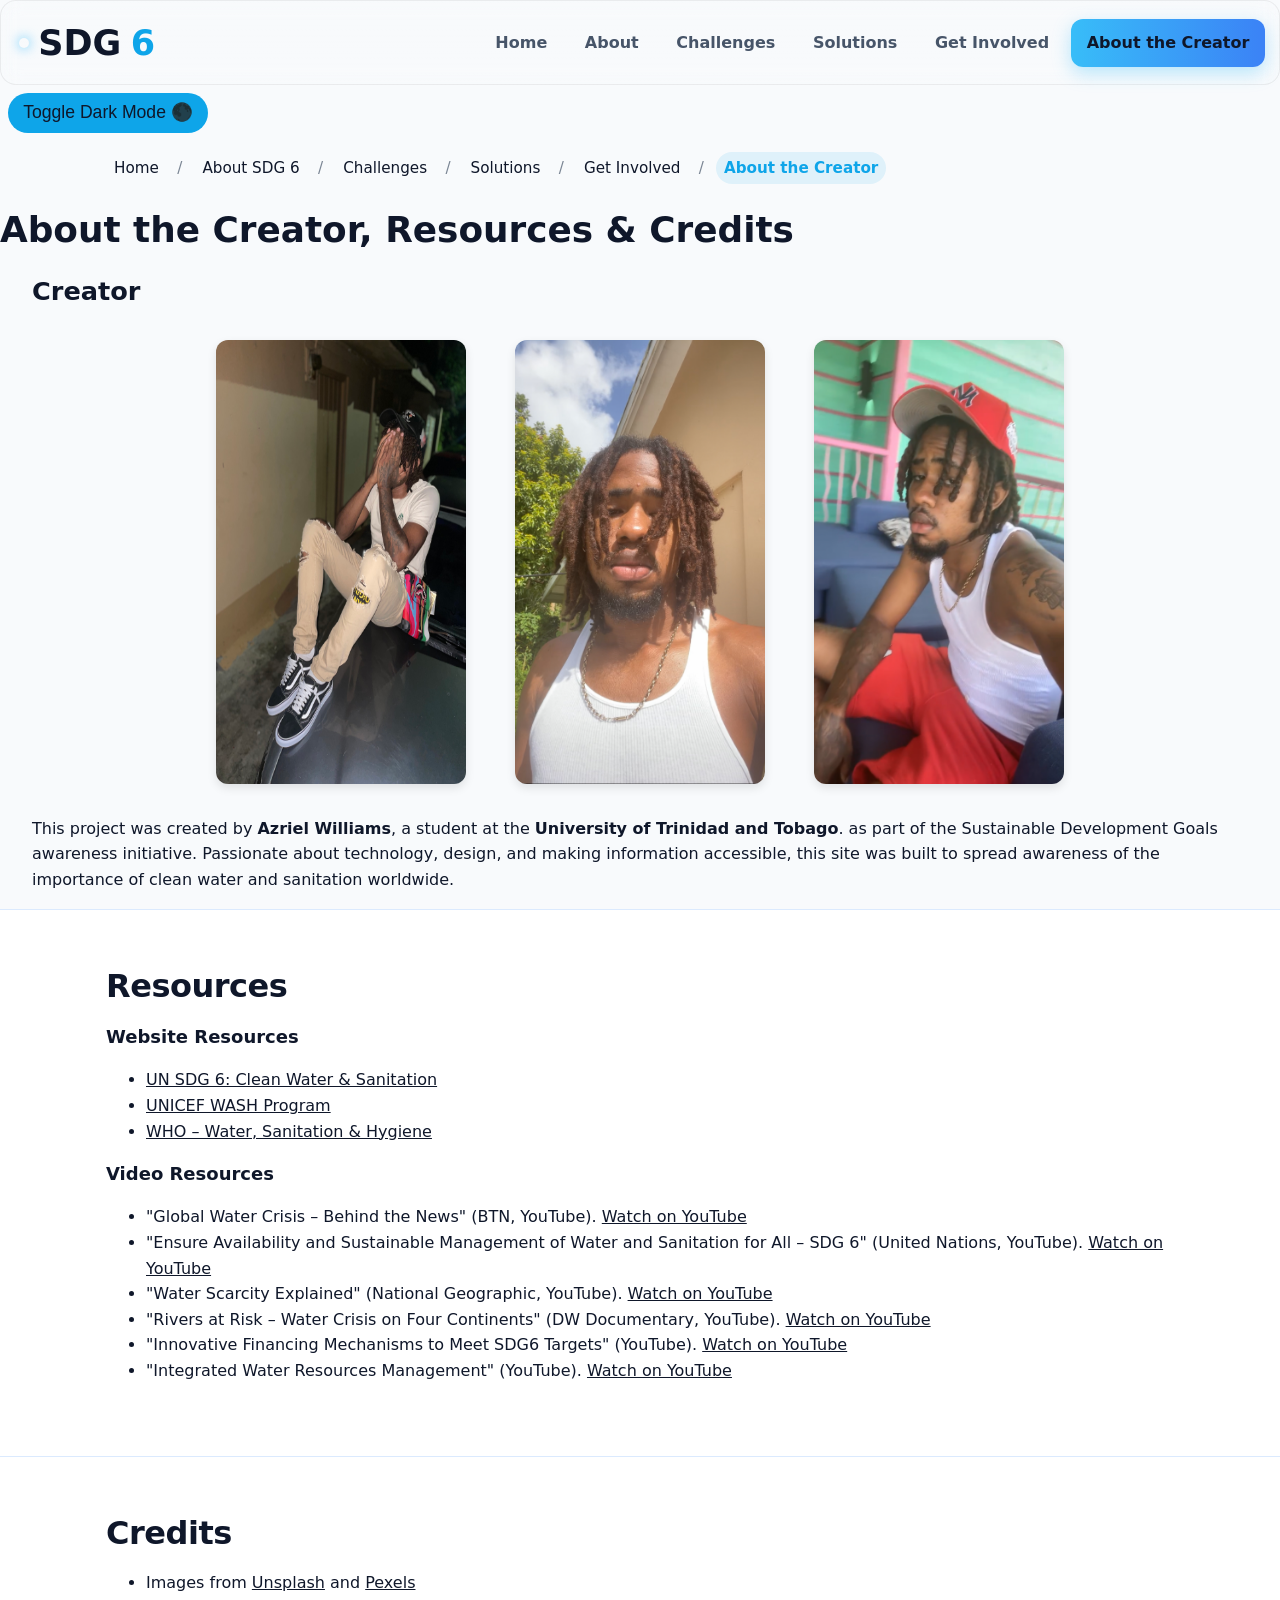
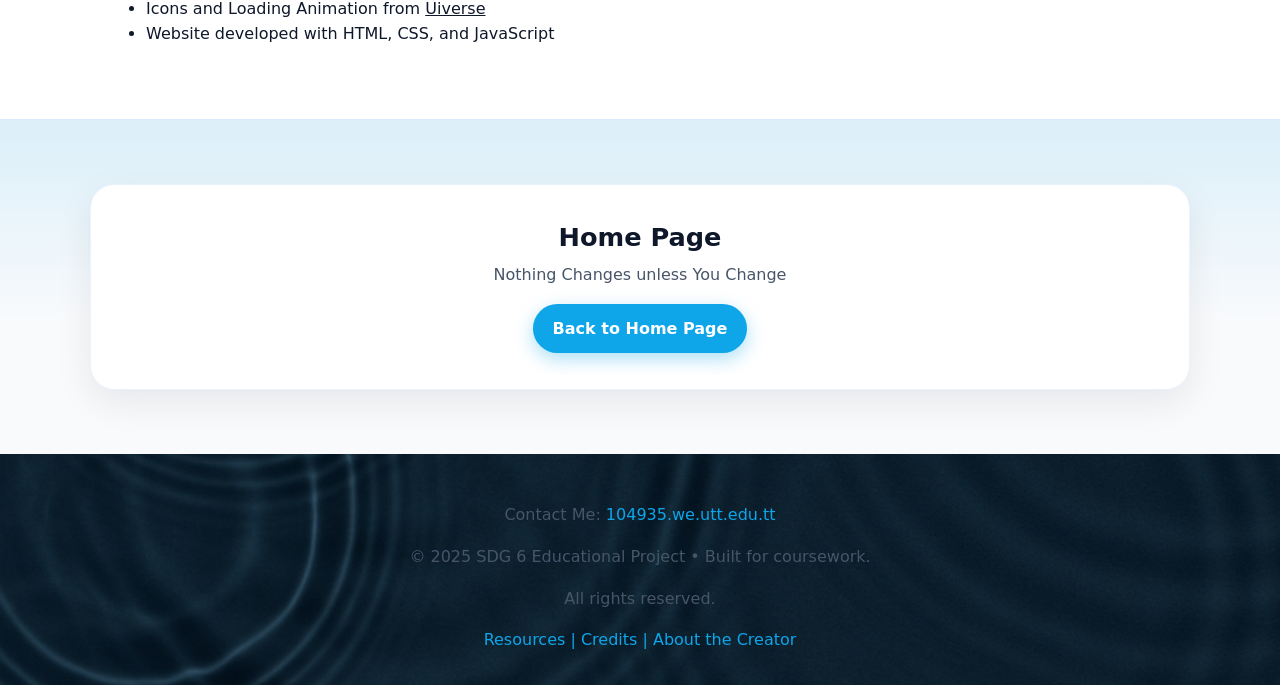
==== creator.html @ 17f91ce7 "Initial SDG6 Website Upload" ====
<!DOCTYPE html>
<html lang="en">
<head>
  <meta charset="utf-8" />
  <meta name="viewport" content="width=device-width,initial-scale=1" />
  <title>SDG 6: Clean Water & Sanitation</title>
  <meta name="description" content="Learn what SDG 6 is, the challenges, solutions, and how you can help." />
  <link rel="stylesheet" href="sg6.css" />
</head>


<body>
  <a class="skip-link" href="#main">Skip to content</a>
  <!-- Intro overlay (CSS-only: shows briefly, then auto-hides) -->
  <div class="loader-overlay">
    <div class="loader-wrapper">
      <article class="loader" aria-label="Loading" role="status">
        <aside class="circle" style="--d:1"></aside>
        <aside class="circle" style="--d:2"></aside>
        <aside class="circle" style="--d:3"></aside>
        <aside class="circle" style="--d:4"></aside>
        <aside class="circle" style="--d:5"></aside>
        <aside class="circle" style="--d:6"></aside>
        <aside class="circle" style="--d:7"></aside>
        <aside class="circle" style="--d:8"></aside>
        <aside class="circle" style="--d:9"></aside>
        <aside class="circle" style="--d:10"></aside>
        <aside class="circle" style="--d:11"></aside>
        <aside class="circle" style="--d:12"></aside>
        <aside class="circle" style="--d:13"></aside>
        <aside class="circle" style="--d:14"></aside>
        <aside class="circle" style="--d:15"></aside>
        <aside class="circle" style="--d:16"></aside>
        <aside class="circle" style="--d:17"></aside>
        <aside class="circle" style="--d:18"></aside>
      </article>
      <p class="loader-text">Loading…</p>
    </div>
  </div>

  <!-- Header / Navigation -->
  <div class="nav-shell" id="navShell">
    <nav class="nav" aria-label="Primary">
    <a class="brand" href="index.html">
        <span class="dot" aria-hidden="true"></span>
        SDG<span class="accent">6</span>
    </a>

    <button class="toggle" id="menuToggle" aria-controls="navLinks" aria-expanded="false">☰ Menu</button>

    <div class="nav-links" id="navLinks" role="tablist">
      <span class="nav-indicator" id="navIndicator" aria-hidden="true"></span>
      <a href="index.html" aria-current="page">Home</a>
      <a href="about.html">About</a>
      <a href="challenges.html">Challenges</a>
      <a href="solutions.html">Solutions</a>
      <a href="get-involved.html">Get Involved</a>
      <a href="creator.html">About the Creator</a>
  </div>
  </nav>
</div>

<!-- Theme Toggle -->
<button
  class="theme-toggle"
  id="themeToggle"
  aria-label="Toggle dark mode"
  aria-pressed="false"
  title="Toggle dark mode">
  <span class="sun" aria-hidden="true">Toggle Dark Mode 🌑</span>
  <span class="moon" aria-hidden="true">Toggle Light Mode ☀️</span>
</button>

  <main id="main">
    <!-- BREADCRUMB FEATURE -->
<nav class="breadcrumbs container" aria-label="Breadcrumb" itemscope itemtype="https://schema.org/BreadcrumbList">
  <ol>
    <li itemprop="itemListElement" itemscope itemtype="https://schema.org/ListItem">
      <a itemprop="item" href="index.html">
        <span itemprop="name">Home</span>
      </a>
      <meta itemprop="position" content="1" />
    </li>

    <li itemprop="itemListElement" itemscope itemtype="https://schema.org/ListItem">
      <a itemprop="item" href="about.html">
        <span itemprop="name">About SDG 6</span>
      </a>
      <meta itemprop="position" content="2" />
    </li>

    <li itemprop="itemListElement" itemscope itemtype="https://schema.org/ListItem">
      <a itemprop="item" href="challenges.html">
        <span itemprop="name">Challenges</span>
      </a>
      <meta itemprop="position" content="3" />
    </li>

    <li itemprop="itemListElement" itemscope itemtype="https://schema.org/ListItem">
      <a itemprop="item" href="solutions.html">
        <span itemprop="name">Solutions</span>
      </a>
      <meta itemprop="position" content="4" />
    </li>

    <li itemprop="itemListElement" itemscope itemtype="https://schema.org/ListItem">
      <a itemprop="item" href="get-involved.html">
        <span itemprop="name">Get Involved</span>
      </a>
      <meta itemprop="position" content="5" />
    </li>

    <li aria-current="page" itemprop="itemListElement" itemscope itemtype="https://schema.org/ListItem">
      <span itemprop="name">About the Creator</span>
      <meta itemprop="position" content="6" />
    </li>
  </ol>
</nav>

 <class="container">
    <h1>About the Creator, Resources & Credits</h1>

    <!-- Creator -->
    <section class="creator-section">
      <h2> Creator </h2>
      <div class="container creator-gallery">
        <img src="pictures/IMG_4453.jpg" alt="Creator portrait 1" class="creator-img" />
        <img src="pictures/IMG_5188 copy.jpg" alt="Creator portrait 2" class="creator-img" />
        <img src="pictures/IMG_6349.jpg" alt="Creator portrait 3" class="creator-img" />
      </div>
    </section>
              <p>
                This project was created by <strong>Azriel Williams</strong>, a student at the
                <strong>University of Trinidad and Tobago</strong>. as part of the Sustainable Development Goals awareness initiative.  
                Passionate about technology, design, and making information accessible, this site was built to spread awareness of the importance of clean water and sanitation worldwide.
              </p>
            </div>
          </div> 
          </section>
        
    <!-- Resources -->
    <section id="resources" class="section">
      <div class="container">
          <h2> Resources </h2>

          <h3>Website Resources</h3>
            <ul>
                <li><a href="https://sdgs.un.org/goals/goal6" target="_blank">UN SDG 6: Clean Water & Sanitation</a></li>
                <li><a href="https://www.unicef.org/wash" target="_blank">UNICEF WASH Program</a></li>
                <li><a href="https://www.who.int/health-topics/water" target="_blank">WHO – Water, Sanitation & Hygiene</a></li>
              </ul>

            <h3>Video Resources</h3>
          <ul>
            <li>
              "Global Water Crisis – Behind the News" (BTN, YouTube).
              <a href="https://www.youtube.com/watch?v=IPU0S4XQGaU" target="_blank">
                Watch on YouTube
              </a>
            </li>

            <li>
              "Ensure Availability and Sustainable Management of Water and Sanitation for All – SDG 6"
              (United Nations, YouTube).
              <a href="https://www.youtube.com/watch?v=xxG3mQeE4wE" target="_blank">
                Watch on YouTube
              </a>
            </li>
            
            <li>
              "Water Scarcity Explained" (National Geographic, YouTube).
              <a href="https://www.youtube.com/watch?v=Z2x0W4x43XY" target="_blank">
                Watch on YouTube
              </a>
            </li>

            <li>
              "Rivers at Risk – Water Crisis on Four Continents" (DW Documentary, YouTube).
              <a href="https://www.youtube.com/watch?v=PUT_ACTUAL_VIDEO_ID_HERE" target="_blank">
                Watch on YouTube
              </a>
            </li>

            <li>
              "Innovative Financing Mechanisms to Meet SDG6 Targets" (YouTube).
              <a href="https://www.youtube.com/watch?v=PUT_ACTUAL_VIDEO_ID_HERE" target="_blank">
                Watch on YouTube
              </a>
            </li>

            <li>
              "Integrated Water Resources Management" (YouTube).
              <a href="https://www.youtube.com/watch?v=PUT_ACTUAL_VIDEO_ID_HERE" target="_blank">
                Watch on YouTube
              </a>
            </li>
          </ul>
        </div>
      </section>
      
    <!-- Credits -->
    <section id="credits" class="section">
        <div class="container">
            <h2> Credits </h2>
            <ul>
                <li>Images from <a href="https://unsplash.com/" target="_blank">Unsplash</a> and <a href="https://pexels.com/" target="_blank">Pexels</a></li>
                <li>Icons and Loading Animation from <a href="https://uiverse.io" target="_blank">Uiverse</a></li>
                <li>Website developed with HTML, CSS, and JavaScript</li>
              </ul>
        </div>
      </section>

      <!-- Call to Action -->
  <section class="cta">
    <div class="container">
      <h2>Home Page</h2>
      <p>Nothing Changes unless You Change</p>
      <a class="btn" href="index.html">Back to Home Page</a>
    </div>
    </div>
  </section>
  </main>

  <!-- Scroll to Top Button -->
<button id="scrollTopBtn" aria-label="Scroll back to top">
  ↑
</button>

   <!-- Footer -->
   <footer class="site-footer">
    <div class="container">
      <p>Contact Me: <a href="mailto:104935.we.utt.edu.tt">104935.we.utt.edu.tt</a></p>
      <p>© 2025 SDG 6 Educational Project • Built for coursework.</p>
      <p>All rights reserved.</p>
      <nav aria-label="Footer">
        <a href="creator.html#resources">Resources |</a>
        <a href="creator.html#credits">Credits |</a>
        <a href="creator.html#creator">About the Creator</a>
      </nav>
    </div>
  </footer>
</body>
</html>

<script src="sg6.js" defer></script>
---- sg6.css ----
/* ========================================================================== */
/* TABLE OF CONTENTS                                                          */
/* ========================================================================== */
/*  1. Root Variables & Base Resets                                           */
/*  2. Typography & Global Elements                                           */
/*  3. Skip Link                                                              */
/*  4. Header & Navigation (Site Header / Nav / Brand)                        */
/*  5. Hero Section                                                           */
/*  6. Buttons                                                                */
/*  7. Cards Grid                                                             */
/*  8. Stats Section                                                          */
/*  9. Footer                                                                 */
/* 10. Brand Styling                                                          */
/* 11. Button Features                                                        */
/* 12. Dark Mode                                                              */
/* 13. Theme Toggle Button                                                    */
/* 14. Navigation Shell & Links                                               */
/* 15. Mobile Styles                                                          */
/* 16. Page Wrapper & Sections                                                */
/* 17. Loader & Skeleton Animations                                           */
/* 18. Banner Slideshow (About Page)                                          */
/* 19. Targets Section v2                                                     */
/* 20. Breadcrumbs                                                            */
/* 21. Video Banner                                                           */
/* 22. Get Involved Section 
/* 23) Creator Section  
/* 24. Scroll to Top Feature                                                 */
/* ========================================================================== */


/* ========================================================================== */
/* 1. Root Variables & Base Resets                                            */
/* ========================================================================== */
:root {
  --bg: #f8fafc;
  --surface: #ffffff;
  --ink: #0f172a;
  --muted: #475569;
  --primary: #0ea5e9;
  --primary-700: #0369a1;
  --ring: #93c5fd;
  --radius: 16px;
  --card: #0ea5e9;
    --font-body: ui-sans-serif, system-ui, "Segoe UI", Roboto, "Helvetica Neue", Arial, sans-serif;
    --lh: 1.6;

  /* New colors for header & footer */
  --header-bg: #f1f5f9;   /* bright blue */
  --footer-bg: #081f57;   /* dark navy */
  --footer-text: #ffffff; /* white text for contrast */

  /* section / container tokens */
  --section-bg: #eff6ff;        /* used by .stats strip */
  --section-border: #dbeafe;

  /* hero gradient tokens */
  --hero-from: #e0f2fe;
  --hero-to:   #f0f9ff;

  /* glassy nav-shell tokens (light) */
  --shell-bg: linear-gradient(180deg, rgba(255,255,255,.08), rgba(255,255,255,.02));
  --shell-border: rgba(0,0,0,.06);

  /* surface for cards/boxed sections */
  --container-surface: #ffffff;   /* light */
}

html{ font-family: var(--font-body); line-height: var(--lh); }
h1{ font-size: clamp(2rem, 2.8vw, 2.75rem); line-height: 1.2; }
h2{ font-size: clamp(1.5rem, 2vw, 2rem); line-height: 1.3; }
h3{ font-size: 1.125rem; line-height: 1.35; }

* { box-sizing: border-box; }

html, body {
  margin: 0;
  color: var(--ink);
  transition: background var(--theme-dur) var(--theme-ease),
}

:where(h1,h2,h3,h4,h5,h6,p,li,dt,dd,small,blockquote) { color: inherit; }

.muted { color: var(--muted); }

/* Base color for the whole nav/header area */
.nav, .site-header { color: var(--ink); }

/* Let anchors inherit the container color so they flip with --ink */
.nav a,
.site-nav a,
.nav-links a { color: inherit; }

/* Keep the active/selected state using the accent */
.nav a[aria-current="page"],
.site-nav a[aria-current="page"] { color: var(--primary); }

/* Your hover style can still be white on the blue gradient */
.nav-links a:hover { color: #fff; }


/* ========================================================================== */
/* 2. Typography & Global Elements                                            */
/* ========================================================================== */
body {
  font: 16px/1.6 system-ui, -apple-system, Segoe UI, Roboto, Ubuntu, "Helvetica Neue", Arial, "Noto Sans", "Apple Color Emoji","Segoe UI Emoji";
  color: var(--ink);
  background: var(--bg);
}

.container { max-width: 1100px; margin-inline: auto; padding: 0 1rem; }


/* ========================================================================== */
/* 3. Skip Link                                                              */
/* ========================================================================== */
.skip-link {
  position: absolute;
  top: -40rem;
  left: 1rem;
  margin-bottom: 4rem;
  background: #0ea5e9;
  color: white;
  padding: 10px 14px;
  z-index: 1000;
  text-decoration: none;
  font-weight: bold;
  border-radius: 6px;
  box-shadow: 0 2px 6px rgba(0,0,0,0.2);
  opacity: 1; /* always visible */
  transition: transform 0.3s ease, opacity 0.3s ease;
}

.skip-link:focus {
  transform: scale(1.05); /* subtle zoom when focused */
  opacity: 0.9;           /* slight fade */
}


/* ========================================================================== */
/* 4. Header & Navigation (Site Header / Nav / Brand)                         */
/* ========================================================================== */
.site-header {
  background: var(--header-bg);
  border-top: 1px solid #000000;
  border-bottom: 1px solid #e2e8f0;
  background: var(--header-bg);
  border-bottom: 1px solid var(--border);
  transition: background var(--theme-dur) var(--theme-ease),
              border-color var(--theme-dur) var(--theme-ease);
}

.site-header .logo { font-weight: 8000; text-decoration: none; color: var(--ink); }
.site-header .logo span { color: var(--primary); }
.site-nav ul { display: flex; gap: 1rem; list-style: none; padding: 0; margin: 0; }
.site-nav a { color: var(--muted); text-decoration: none; }
.site-nav a[aria-current="page"], .site-nav a:hover { color: var(--primary-700); }
.nav-toggle { display: none; }

@media (max-width:800px){
  .nav-toggle { display: inline-block; }
  .site-nav { display: none; }
  .site-nav.open { display: block; }
}


/* ========================================================================== */
/* 5. Hero Section                                                            */
/* ========================================================================== */
.hero {
  position: relative;
  min-height: 70vh;
  display: flex;
  justify-content: center;
  align-items: center;
  text-align: center;
  color: white;
  background-size: cover;
  background-position: center;
  transition: background-image 1s ease-in-out; /* smooth fade */
  padding: 4rem 0;
  background: linear-gradient(180deg, var(--hero-from), var(--hero-to));
  color: inherit;
}

.hero .container { position: relative; z-index: 1; }

.hero h1 { font-size: clamp(2rem,5vw,3rem); margin: .2em 0; }

/* The outer card should be transparent so the inner hero image is visible */
#hero.card { background: transparent; }

/* The inner hero holds the slideshow image */
.hero{
  position: relative;
  min-height: 70vh;
  display: flex;
  justify-content: center;
  align-items: center;
  text-align: center;

  /* keep the slideshow image visible */
  background-size: cover;
  background-position: center top;
  /* remove the solid gradient here */
  background: none;
  color: var(--ink);
  padding: 4rem 0;
}

/* add the gradient as an overlay so text stays readable */
.hero::before{
  content:"";
  position:absolute;
  inset:0;
  background: linear-gradient(180deg, var(--hero-from), var(--hero-to));
  opacity: .90;               /* tweak to taste */
  z-index:0;
}
.hero .container{ position:relative; z-index:1; }


/* ========================================================================== */
/* 6. Buttons                                                                 */
/* ========================================================================== */
.btn {
  display: inline-block;
  background: var(--primary);
  color: #fff;
  padding: .75rem 1rem;
  transition: background 200ms ease, transform 200ms ease;
  border-radius: 999px;
  text-decoration: none;
}

.btn:hover { background: #0369a1; transform: translateY(-2px); }


/* ========================================================================== */
/* 7. Cards Grid                                                              */
/* ========================================================================== */
.cards {
  display: grid;
  gap: 1rem;
  grid-template-columns: repeat(auto-fit, minmax(240px,1fr));
  margin: 2rem auto;
}

.card {
  background: var(--container-surface);
  border: 1px solid var(--border);
  border-radius: var(--radius);
  padding: 1rem;
  box-shadow: 0 2px 8px rgba(2,6,23,.06);
}

.card h2 { margin-top: 0; }

.link { color: var(--primary-700); text-decoration: none; font-weight: 600; }


/* ========================================================================== */
/* 8. Stats Section                                                           */
/* ========================================================================== */
.stats {
  padding: 2.5rem 0;
  background: var(--section-bg);
  border-top: 1px solid var(--section-border);
  border-bottom: 1px solid var(--section-border);
}

/* Only the stats section gets a wider max width */
#stats .container { max-width: min(1800px, 96vw); }
/* Hide legacy toggle buttons only in the stats cards */
#stats .stat-list button.toggle { display: none; }

.stat-list {
  display: flex;
  gap: clamp(12px, 2.5vw, 16px);
  overflow-x: auto;
  overflow-y: hidden;
  padding: 8px 44px; /* room for arrows */
  scroll-snap-type: x mandatory;
  -webkit-overflow-scrolling: touch;
  scrollbar-width: thin;
}

.stat-list strong { font-size: 1.75rem; display: block; }

/* Hide scrollbar if you prefer: */
/* .stat-list { scrollbar-width: none; } .stat-list::-webkit-scrollbar{ display:none; } */

.stat-list li {
  flex: 0 0 clamp(240px, 65vw, 360px);
  scroll-snap-align: start;
  background: var(--surface, #fff);
  border: 1px solid rgba(15,23,42,.08);
  border-radius: var(--radius,16px);
  padding: clamp(14px, 2vw, 18px);
  display: grid;
  gap: .35rem;
}

/* Your number style (from earlier) */
.stat-list strong.stat-value{
  display:block;
  font-weight:800;
  font-size: clamp(2rem, 6vw, 3rem);
  margin-bottom:.25rem;
  opacity:0; transform: translateY(6px);
  transition: opacity .35s ease, transform .35s ease;
}

.stat-list li.counting strong.stat-value{ opacity:1; transform: translateY(0); }

/* Arrow buttons */
.stat-nav{
  position:absolute;
  top:50%; translate: 0 -50%;
  width:36px;
  height:36px;
  border-radius: 999px;
  border:1px solid rgba(15,23,42,.12);
  background: var(--surface, #fff);
  box-shadow: 0 2px 8px rgba(0,0,0,.08);
  display:grid; place-items:center;
  font-size: 20px; line-height: 1;
  cursor:pointer;
}

.stat-nav.prev{ left: 6px; }
.stat-nav.next{ right: 6px; }
.stat-nav:disabled{ opacity:.4; cursor:default; }

@media (prefers-reduced-motion: reduce){
  .stat-list strong.stat-value,
  .stat-list li.counting strong.stat-value{ transition:none; transform:none; opacity:1; }
}

/* Use your palette just for this section */
#stats {
  /* alias the tokens the stats CSS expects */
  --surface: var(--card);          /* card background */
  --ink: var(--text);              /* main text */
  --muted: var(--muted-text);      /* body text */
  --primary: var(--accent);        /* accent */
  --borderC: var(--border);        /* border color */
  --section-bg: var(--section-bg); /* already defined by you */
}

/* Section background, if you want it distinct */
#stats {
  background: var(--section-bg);
  border-top: 1px solid var(--section-border);
  border-bottom: 1px solid var(--section-border);
  padding-block: clamp(24px, 4vw, 40px);
}

/* Cards use your tokens */
#stats .stat-list li{ background: var(--surface); color: var(--ink); border: 1px solid var(--borderC); }
#stats .stat-list li span{ color: var(--muted); }

/* Outline numerals follow currentColor so they adapt in dark mode */
#stats .num--outline,
#stats .stat-list strong.stat-value.num--outline{
  color: transparent;
  -webkit-text-stroke: 3px currentColor;
}

/* === Desktop guard: hide mobile UI, show desktop nav === */
@media (min-width: 821px) {
  /* Hide mobile toggle button and any drawer/backdrop on desktop */
  #menuToggle { display: none !important; }
  #navOverlay { display: none !important; }

  /* Ensure the link row is visible as a normal desktop nav */
  .nav-links { display: flex !important; }

  /* If any mobile 'open' styles leaked, neutralize */
  .nav-shell.open .nav-links,
  .nav-links.is-open { display: flex !important; }
}

/* Default: clamp to 3 lines == DELETE
#stats .stat-list li > span{
  display: -webkit-box;
  -webkit-box-orient: vertical;
  -webkit-line-clamp: 3;
  overflow: hidden;
  text-overflow: ellipsis;
  white-space: normal;
  min-height: calc(1.35em * 3);
}*/

/* Expanded: kill the clamp (higher specificity + !important) == DELETE
#stats .stat-list li > span.expanded{
  display: block !important;
  -webkit-line-clamp: initial !important;
  -webkit-box-orient: initial !important;
  overflow: visible !important;
  max-height: none !important;
}*/

/* Card must be allowed to grow */
#stats .stat-list li{ overflow: visible; }

/* ===== Read-more (no -webkit-line-clamp) ===== */
#stats .stat-list li > span {
  display: block;
  line-height: 1.4;                       /* set a known line-height */
  --collapsed-lines: 3;                    /* how many lines to show closed */
  max-height: none;                        /* default: show all */
  overflow: visible;                       /* no clipping unless toggled */
  position: relative;
  transition: max-height .3s ease;
}

/* Apply collapse + fade only when parent has data-has-more */
#stats .stat-list li[data-has-more="true"] > span {
  max-height: calc(1.4em * var(--collapsed-lines) + 0.35em);
  overflow: hidden;
}

#stats .stat-list li[data-has-more="true"] > span::after {
  content: "";
  position: absolute; left: 0; right: 0; bottom: 0;
  height: 2.2em; /* changes the height of the fade feature */
  pointer-events: none;
  background: linear-gradient(to bottom,
    rgba(0,0,0,0) 0%,
    var(--surface, var(--card, #111827)) 90%);
}

/* expanded state: let it grow */
#stats .stat-list li[data-has-more="true"] > span.is-open { max-height: 9999px; }
#stats .stat-list li[data-has-more="true"] > span.is-open::after { display: none; }

/* Make sure the card can grow vertically and isn’t clipped */
#stats .stat-list li { overflow: visible; height: auto; }

/* Read more button */
#stats .stat-more{
  align-self: start;
  margin-top: 6px;
  background: none;
  border: 0;
  padding: 0;
  color: var(--accent);
  font-weight: 600;
  cursor: pointer;
}
#stats .stat-more:focus-visible{ outline: 2px solid var(--accent); outline-offset: 2px; }

/* Base button style */
#stats .stat-list button.toggle {
  margin-top: 0.5em;
  background: none;
  border: none;
  color: var(--primary, #0ea5e9);
  font-weight: 600;
  cursor: pointer;
  font-size: 0.9rem;
  transition: color 0.3s ease;
}

/* Hover effect */
#stats .stat-list button.toggle:hover {
  color: var(--primary-700, #0369a1);
  text-decoration: underline;
}

/* Dark mode */
.dark #stats .stat-list button.toggle { color: #38bdf8; }
.dark #stats .stat-list button.toggle:hover { color: #7dd3fc; }

/* ========================================================================== */
/* 9. Footer                                                                  */
/* ========================================================================== */
.site-footer {
  padding: 2rem 0;
  text-align: center;
  background: var(--footer-bg);
  color: var(--footer-text);
}

.site-footer a { color: var(--primary); text-decoration: none; }
.site-footer a:hover { text-decoration: underline; }

.prose .lead { font-size: 1.1rem; color: var(--muted); }

/* ========================================================================== */
/* 10. Brand Styling                                                          */
/* ========================================================================== */
.brand {
  display: flex; align-items: center; gap: .6rem;
  padding: .35rem .6rem;
  border-radius: 999px;
  text-decoration: none;
  color: var(--ink);
  font-weight: 800;
  font-size: 35px;
}

.brand .dot {
  width:10px; height:10px; border-radius:50%;
  background: radial-gradient(65% 65% at 35% 35%, #fff 0%, var(--primary) 40%, var(--primary-2) 100%);
  box-shadow:0 0 12px rgba(22,179,255,.75);
}

.brand .accent { color: var(--primary); }

/* ========================================================================== */
/* 12) Dark Mode                                                              */
/* ========================================================================== */

.dark{
  --bg:#0b1020;
  --text:#e5e7eb;
  --muted-text:#cbd5e1;
  --header-bg:#0f172a;
  --card:#111827;
  --border:#1f2937;
  --accent:#38bdf8;
  --section-bg: #0b1a2e;
  --section-border: #1f2937;
  --surface: #111827;

  /* still a blue hero, just darker */
  --hero-from: #0e223a;
  --hero-to:   #0b1a2e;

  /* glassy shell in dark */
  --shell-bg: linear-gradient(180deg, rgba(255,255,255,.06), rgba(255,255,255,.03));
  --shell-border: rgba(255,255,255,.12);

  --ink: #e5e7eb;   /* light text in dark */
  --muted: #cbd5e1; /* softer text in dark */

  --footer-bg: #020617;   /* near-black navy */
  --footer-text: #cbd5e1; /* soft gray-blue text */

  --container-surface: #111827;
}


/* ========================================================================== */
/* 13) Theme Toggle Button                                                    */
/* ========================================================================== */

.theme-toggle{
  display:inline-grid; place-items:center;
  width:200px; height:40px;
  margin-top: .5rem; margin-left:.5rem;
  border-radius:999px; border:1px solid var(--border);
  background:var(--card); color:var(--text);
  cursor:pointer;
  transition: background var(--theme-dur) var(--theme-ease),
              border-color var(--theme-dur) var(--theme-ease),
              color var(--theme-dur) var(--theme-ease),
              transform 120ms ease;
  position: relative;
}
.theme-toggle:hover{ transform:translateY(-1px); }
.theme-toggle:active{ transform:translateY(0); }

.theme-toggle .sun,
.theme-toggle .moon{
  position:absolute; line-height:1; font-size:1.1rem;
  transition: opacity var(--theme-dur) var(--theme-ease),
              transform var(--theme-dur) var(--theme-ease);
}

/* show sun in light, moon in dark */
.theme-toggle .sun{ opacity:1; transform:rotate(0) scale(1); }
.theme-toggle .moon{ opacity:0; transform:rotate(-20deg) scale(.7); }
.dark .theme-toggle .sun{ opacity:0; transform:rotate(20deg) scale(.7); }
.dark .theme-toggle .moon{ opacity:1; transform:rotate(0) scale(1); }

html.dark a:hover { text-decoration: underline; }

html:not(.dark) a:hover { text-decoration: underline; }

/* ========================================================================== */
/* 14) Navigation Shell & Links                                               */
/* ========================================================================== */

.nav-shell {
  background: var(--shell-bg);
  border: 1px solid var(--shell-border);
  backdrop-filter: blur(10px);
  border-radius: var(--radius);
  box-shadow: var(--shadow);
}

.nav {
  display: flex;
  align-items: center;
  justify-content: space-between;
  gap: .5rem;
  padding: .5rem;
  transition: .5s;
}

.nav a { color: var(--text); }
.nav a[aria-current="page"]{ color: var(--accent); }

a { color: var(--accent); }

/* Links */
.nav-links {
  position: relative;
  display: flex;
  gap: .35rem;
  padding: .35rem;
  border-radius: calc(var(--radius) - 4px);
}

/* Changes the navigation menu features */
.nav-links a {
  position: relative;
  z-index: 2;
  display: inline-block;
  align-items: center;
  padding: .7rem 1rem;
  border-radius: 12px;
  text-decoration: none;
  color: var(--muted);
  font-weight: 600;
  transition: 0.2s;
  overflow: hidden;
  z-index: 1;
  transition: color 0.25s ease;
}

/* Changes the navigation hover color */
.nav-links a:hover {
  color: #ffffff;
  background: linear-gradient(90deg, #38BDF8, #3B82F6);
}

.nav-links a[aria-current="page"] { color: var(--ink); }

/* Sliding Indicator */
.nav-indicator {
  position: absolute;
  top: 0;           /* animated via JS */
  left: 0;          /* animated via JS */
  width: 0;         /* animated via JS */
  height: 0;        /* animated via JS */
  border-radius: 12px;
  background: linear-gradient(90deg, #38BDF8, #3B82F6);
  box-shadow: 0 6px 18px rgba(56, 189, 248, 0.35);
  opacity: 0;       /* toggled via JS */
  pointer-events: none;
  z-index: 1;
  transition:
    left 220ms ease,
    top 220ms ease,
    width 220ms ease,
    height 220ms ease,
    opacity 280ms ease;
}


/* ========================================================================== */
/* 15) Mobile Styles                                                          */
/* ========================================================================== */

@media (max-width: 820px) {
  .toggle { display: inline-block; }
  .nav-links { display: none; flex-wrap: nowrap; overflow-x: auto; }
  .nav-shell.open .nav-links { display: flex; }
}


/* ========================================================================== */
/* 16) Page Wrapper & Sections                                                */
/* ========================================================================== */

.page {
  margin-top: 1.25rem;
  background: var(--container-surface);
  border: 1px solid var(--border);
  border-radius: var(--radius);
  padding: 2rem;
  box-shadow: var(--shadow);
}

/* Other boxed sections */
.section, .panel, .tile{
  background: var(--container-surface);
  border: 1px solid var(--border);
}

/* ============ Solutions Page (visual only) ============ */
.solutions-page .hero--tight {
  padding-block: clamp(2rem, 4vw, 3rem);
  background:
    radial-gradient(80% 60% at 50% 0%, color-mix(in oklab, var(--primary) 12%, transparent), transparent),
    var(--header-bg, var(--surface));
  border-bottom: 1px solid var(--section-border);
}
.solutions-page .hero__text h1 {
  margin-bottom: .5rem;
}

/* Stacking utility (used on container) */
.stack { display: grid; }
.stack.gap-8 { gap: 2rem; }

/* Block wrapper */
.solution-block {
  padding: clamp(1rem, 2vw, 1.25rem);
  border: 1px solid var(--section-border);
  border-radius: var(--radius, 16px);
  background: var(--surface);
  box-shadow: 0 2px 10px color-mix(in oklab, var(--ink) 8%, transparent);
}
.solution-block.alt {
  background: color-mix(in oklab, var(--section-bg) 65%, var(--surface));
}

/* Block header with badge */
.solution-block__head {
  display: flex;
  align-items: center;
  gap: .75rem;
  margin-bottom: .75rem;
}
.step-badge {
  inline-size: 2rem;
  block-size: 2rem;
  display: grid;
  place-items: center;
  font-weight: 700;
  border-radius: 999px;
  border: 2px solid color-mix(in oklab, var(--primary) 60%, var(--ink));
  background: color-mix(in oklab, var(--primary) 12%, transparent);
  color: var(--ink);
}

/* Body copy spacing */
.solution-block__body > p {
  margin: 0 0 1rem 0;
  color: var(--muted);
}

/* Card grid (like Get Involved) */
.card-grid {
  list-style: none;
  margin: 0;
  padding: 0;
  display: grid;
  gap: 1rem;
}
.card-grid--3 {
  grid-template-columns: repeat(3, minmax(0,1fr));
}
@media (max-width: 900px) {
  .card-grid--3 { grid-template-columns: 1fr 1fr; }
}
@media (max-width: 640px) {
  .card-grid--3 { grid-template-columns: 1fr; }
}

/* Individual cards */
.solution-card {
  background: var(--surface);
  border: 1px solid var(--section-border);
  border-radius: calc(var(--radius, 16px) - 4px);
  padding: 1rem;
  display: grid;
  gap: .5rem;
  transition: transform .18s ease, box-shadow .18s ease, border-color .18s ease;
}
.alt .solution-card {
  background: color-mix(in oklab, var(--surface) 90%, var(--section-bg));
}
.solution-card:hover {
  transform: translateY(-2px);
  border-color: color-mix(in oklab, var(--primary) 40%, var(--section-border));
  box-shadow: 0 6px 18px color-mix(in oklab, var(--ink) 10%, transparent);
}

/* Icon + title */
.solution-card__icon {
  inline-size: 2.5rem;
  block-size: 2.5rem;
  display: grid;
  place-items: center;
  border-radius: 999px;
  background: color-mix(in oklab, var(--primary) 14%, transparent);
  border: 1px solid color-mix(in oklab, var(--primary) 45%, var(--section-border));
  font-size: 1.1rem;
}
.solution-card__title {
  margin: 0;
  font-size: 1rem;
  line-height: 1.35;
  color: var(--ink);
}

/* Creator page image styling */
/* Side-by-side image layout */
.creator-gallery {
  display: flex;
  justify-content: center; /* centers the row */
  gap: 1rem;               /* space between images */
  flex-wrap: wrap;         /* wraps to new row on smaller screens */
  margin: 2rem auto;
}

.creator-img {
  max-width: 250px;  /* controls each image size */
  width: 100%;
  margin: 0 1.02rem;
  height: auto;      /* keep proportions */
  border-radius: 12px; /* optional rounded edges */
  box-shadow: 0 4px 10px rgba(0, 0, 0, 0.1); /* optional shadow */
}

/* ========================================================================== */
/* 17) Loader & Skeleton Animations                                           */
/* ========================================================================== */

/* =====================================================
   CSS-ONLY LOADER + SKELETON (slide from off-screen + fade)
   ===================================================== */

/*Loader text*/

.loader-text {
  color: #0f172a !important;
  animation: loader-pulse 1.2s ease-in-out infinite;
}

/* Dark mode */
.dark .loader-text {
  color: #f1f5f9 !important;
  animation: loader-pulse 1.2s ease-in-out infinite;
}

@keyframes loader-pulse {
0%, 100% { opacity: 0.4; transform: translateY(0); }
50%      { opacity: 1;   transform: translateY(-1px); }
}

.loader-text::after {
  content: "";
  display: inline-block;
  width: 1.6ch;           /* space for up to 3 dots */
  text-align: left;
  animation: loader-dots 1.2s steps(4, jump-none) infinite;
}

@keyframes loader-dots {
  0%   { content: "";   }
  25%  { content: ".";  }
  50%  { content: ".."; }
  75%  { content: "...";}
  100% { content: "";   }
}

/* Intro overlay loader */
/* Fullscreen overlay */
/* ===== Overlay that auto-hides ===== */

.loader-overlay{
  position: fixed;
  inset: 0;
  z-index: 9999;
  display: grid;
  place-items: center;
  background: var(--loader-bg);
  animation: overlayHide 400ms ease forwards;
  animation-delay: 2200ms;
}

/* Center stack: spinner + text */
.loader-wrapper{
  display: flex;
  flex-direction: column;
  align-items: center;
  gap: 1.25rem;
}

/* Text below spinner (make sure it's visible) */
.loader-text{
  color: var(--ink);
  font: 600 1.05rem/1.2 system-ui, -apple-system, Segoe UI, Roboto, Arial, sans-serif;
  letter-spacing: .04em;
  opacity: .95;
  animation: textPulse 1.6s ease-in-out infinite;
}

/* ===== Your chosen dotted loader ===== */
.loader{
  font-size: 18px;
  --circle-size: 6em;
  position: relative;
  width: var(--circle-size);
  height: var(--circle-size);
  color: var(--loader-accent);
}

/* Each ring */
.loader .circle{
  position: absolute;
  top: 50%;
  left: 50%;
  width: var(--circle-size);
  height: var(--circle-size);
  border-radius: 50%;
  border: 3px dotted dodgerblue;
  border: 3px dotted currentColor;
  transform: translate(-50%, -50%);
  transform-origin: 50% 100%;
  animation: effect 8s linear infinite both;
  animation-delay: calc(var(--d) * -0.5s);
}

/* Spinner rotation */
@keyframes effect{
  from{ transform: translate(-50%, -50%) rotate(0deg); }
  to  { transform: translate(-50%, -50%) rotate(360deg); }
}

/* Overlay fade-out */
@keyframes overlayHide{ to { opacity: 0; visibility: hidden; } }

/* Loading text gentle pulse */
@keyframes textPulse{
  0%,100%{ opacity:.65; transform: translateY(0); }
  50%    { opacity:1;    transform: translateY(-2px); }
}

/* ===== Page reveal to avoid a harsh pop ===== */
body:not(.no-fade) header,
body:not(.no-fade) main,
body:not(.no-fade) footer{
  opacity: 0;
  transform: translateY(8px);
  animation: pageIn 420ms ease forwards;
  animation-delay: 2400ms;
}

@keyframes pageIn{ to { opacity:1; transform:none; } }

/* Respect reduced motion */
@media (prefers-reduced-motion: reduce){
  .loader-overlay{ animation: none; }
  .loader-text{ animation: none; }
  body:not(.no-fade) header,
  body:not(.no-fade) main,
  body:not(.no-fade) footer{ animation: none; opacity: 1; transform: none; }
}

/* Fullscreen wrapper centers everything */
.loader-wrapper { position: fixed; inset: 0; display: flex; flex-direction: column; justify-content: center; align-items: center; z-index: 9999; }

/* Loader base */
.loader { font-size: 18px; --circle-size: 6em; position: relative; }

/* Circles */
.loader .circle {
  position: absolute;
  top: 50%;
  left: 50%;
  width: var(--circle-size);
  height: var(--circle-size);
  border-radius: 50%;
  transform-origin: 50% 100%;
  animation: effect 6s linear infinite both;
  animation-delay: calc(var(--d) * -0.5s);
  border: 3px dotted dodgerblue;
  transition: border-width 0.3s ease;
  transform: translate(-50%, -50%);
}

/* Rotate animation */
@keyframes effect { 0% { transform: translate(-50%, -50%) rotate(0deg); } 100% { transform: translate(-50%, -50%) rotate(360deg); } }

/* Text below loader */
.loader-text { margin-top:7rem; font-size: 1.1rem; color: white; font-family: system-ui, sans-serif; letter-spacing: 0.05em; }

/* Overlay fade out */
@keyframes hideLoader { to { opacity: 0; visibility: hidden; } }

/* Page fade-in */
main { opacity: 0; transform: translateY(8px); animation: pageFade 0.6s ease forwards; animation-delay: 2.2s; }
@keyframes pageFade { to { opacity: 1; transform: none; } }

/* Skeleton + real stacking container */
.skeleton-slide { position: relative; overflow: hidden; display: grid; }
.skeleton-slide > .sk-wrap, .skeleton-slide > .real-wrap { grid-area: 1 / 1; }

/* Skeletons */
.sk-wrap { display: grid; gap: 10px; padding: 20px; }
.sk { height: 14px; border-radius: 10px; background: linear-gradient(90deg,#e5e7eb 25%,#f3f4f6 37%,#e5e7eb 63%); background-size: 400% 100%; animation: shimmer 1.2s ease-in-out infinite; }
.sk.tall { height: 36px; border-radius: 14px; }
.w-95 { width: 95%; } .w-90 { width: 90%; } .w-80 { width: 80%; } .w-70 { width: 70%; } .w-60 { width: 60%; }
@keyframes shimmer { 0%{background-position:100% 0;} 100%{background-position:0 0;} }

/* Skeleton hides after delay */
.sk-wrap { animation: sk-wrap-out .25s ease forwards; animation-delay: 1s; }
@keyframes sk-wrap-out { to { opacity:0; visibility:hidden; max-height:0; margin:0; padding:0; } }

/* Real content slides/fades in from bottom */
.real-wrap { opacity: 0; transform: translateY(120%); animation: real-enter .7s ease-out forwards; animation-delay: 1.2s; will-change: transform, opacity; }
@keyframes real-enter { to { opacity:1; transform:translateY(0); } }


/* Reduced motion support */
@media (prefers-reduced-motion: reduce) {
  .intro-spinner, .sk, .sk-wrap, .real-wrap { 
  animation: none !important; }
  .intro-loader { display:none; }
  .real-wrap { opacity:1; transform:none; }
  }

/* Animate numbers inside stat-list */
.stat-list strong.stat-value { display: block; font-weight: 800; font-size: clamp(2rem, 6vw, 3rem); margin-bottom: .25rem; opacity: 0; transform: translateY(6px); transition: opacity .35s ease, transform .35s ease; }
.stat-list li.counting strong.stat-value { opacity: 1; transform: translateY(0); }

@media (prefers-reduced-motion: reduce) {
  .stat-list strong.stat-value,
  .stat-list li.counting strong.stat-value {
    transition: none; transform: none; opacity: 1;
  }
}

/* Background image for footer card */
footer.site-footer { background-image: url("pictures/ripple.png"); background-repeat: no-repeat; background-position: center; background-size: cover; }


/* ========================================================================== */
/* 18) Layout of every page besides index / HERO BANNER SLIDESHOW             */
/* ========================================================================== */

/* ==============================
   ONE, ALWAYS-FILLED HERO BANNER
   (stacked slides, no page gap)
   ============================== */

:root { --banner-h: clamp(260px, 48vh, 540px); }

/* The banner itself is a fixed-height box */
.banner{
  position:relative;
  width:100%;
  height:var(--banner-h);
  margin:0; padding:0;
  background:var(--header-bg, #0f172a);
  overflow:clip;
}

/* --- Banner: art-direction & top-anchored crop --- */
/* Make sure <picture> stacks like <img> in the banner */
.banner-slide > picture,
.banner-slide > img { position: absolute; inset: 0; width: 100%; height: 100%; }

/* Default: show the TOP of images on large screens (less face/sky cropping) */
.banner-slide > picture img,
.banner-slide > img { object-fit: cover; object-position: 50% 12%; filter: brightness(.7); }

/* Track fills banner height */
.banner-track{ position:relative; height:100%; }

/* 🔑 Stack ALL slides on top of each other */
.banner-slide{ position:absolute; inset:0; opacity:0; pointer-events:none; transition:opacity .5s ease-in-out; will-change:opacity; }

/* Only active slide is visible/clickable */
.banner-slide.is-active{ opacity:1; pointer-events:auto; }

/* Image covers the banner area */
.banner-slide > img{ position:absolute; inset:0; width:100%; height:100%; object-fit:cover; filter:brightness(.7); }

/* Caption centered inside the fixed banner */
.banner-caption{ position:relative; z-index:1; height:100%; display:grid; align-content:center; gap:.5rem; color: #D3D3D3; padding:1.25rem; text-wrap:balance; transition: color .3s ease; }

/* In dark mode, override to white text */
.dark .banner-caption{ color: var(--text); }

.banner-caption h1{ margin:0; font-size:clamp(1.25rem, 3vw + .5rem, 2rem); }
.banner-caption p{ margin:0 0 .5rem 0; color:#e5e7eb; max-width:65ch; }
.banner-caption .btn{ display:inline-block; padding:.55rem .9rem; border-radius:var(--radius,12px); background:var(--primary,#0ea5e9); color:#fff; text-decoration:none; border:1px solid color-mix(in srgb, var(--primary,#0ea5e9) 70%, #000); }

/* Controls & dots stay anchored inside the banner */
.banner-ctrl{ position:absolute; top:50%; transform:translateY(-50%); border:1px solid var(--border,#1f2937); background:color-mix(in srgb, var(--card,#111827) 70%, transparent); color:#fff; width:40px; height:40px; border-radius:999px; display:grid; place-items:center; cursor:pointer; }
.banner-ctrl.prev{ left:10px; }
.banner-ctrl.next{ right:10px; }

/* Screen-reader-only helper */
.visually-hidden,
.sr-only { position: absolute !important; width: 1px; height: 1px; padding: 0; margin: -1px; overflow: hidden; clip: rect(0 0 0 0); white-space: nowrap; border: 0; }

/* Dots container */
.banner-dots { display: flex; justify-content: space-between; align-items: center; gap: 0.75rem; width: min(920px, 92vw); margin-inline: auto; padding: 0.25rem 0.5rem; }

/* Buttons */
.banner-dots [role="tab"] { display: grid; place-items: center; width: clamp(34px, 6vw, 46px); height: clamp(34px, 6vw, 46px); border-radius: 999px; border: 2px solid rgba(255,255,255,0.8); background: rgba(255,255,255,0.15); color: #fff; font: 600 0.95rem/1 system-ui, sans-serif; backdrop-filter: blur(2px); cursor: pointer; transition: transform .15s ease, background .2s ease, color .2s ease, border-color .2s ease; }

/* Make the banner a positioning context */
.banner { position: relative; }

/* Dots overlay */
.banner-dots { position: absolute; left: 50%; bottom: 12px; transform: translateX(-50%); display: flex; gap: 12px; z-index: 5; pointer-events: auto; }

/* Buttons (overlay) */
.banner-dots [role="tab"] { display: grid; place-items: center; width: 40px; height: 40px; border-radius: 999px; border: 2px solid rgba(255,255,255,.9); background: rgba(0,0,0,.25); color: #fff; font: 600 16px/1 system-ui, sans-serif; backdrop-filter: blur(2px); transition: transform .2s ease, background .25s ease, border-color .25s ease; }

.banner-dots [role="tab"][aria-selected="true"]{ background:#38bdf8; border-color:#38bdf8; color:#0b1020; }

/* Hover/focus styles */
.banner-dots [role="tab"]:hover { transform: translateY(-2px); }
.banner-dots [role="tab"]:focus-visible { outline: 3px solid #38bdf8; outline-offset: 2px; }

/* Selected (active) */
.banner-dots [role="tab"][aria-selected="true"] { background: #38bdf8; border-color: #38bdf8; color: #0b1020; }

/* Dark tweak for controls (optional) */
.dark .banner-ctrl{ background:color-mix(in srgb, var(--surface,#0b1020) 55%, transparent); }

/* Safety: neutralize any inherited section spacing */
.banner.section{ padding-top:0; padding-bottom:0; }

/* Reduced motion users */
@media (prefers-reduced-motion: reduce){ .banner-slide{ transition:none; } }

/* Respect reduced motion */
@media (prefers-reduced-motion: reduce) { .banner-slide { transition: none; } }

/* Smarter banner height */
:root { --banner-h: clamp(280px, 48vh, 560px); }
@media (min-width: 900px){ :root { --banner-h: clamp(360px, 56vh, 680px); } }
@media (min-width: 1280px){ :root { --banner-h: clamp(420px, min(64vh, 42vw), 760px); } }


/* ========================================================================== */
/* 19) Targets v2 (namespaced)                                                */
/* ========================================================================== */

#targets2 { padding: 2.5rem 1rem; }
#targets2 h2 { margin: 0 0 .25rem; font-size: clamp(1.3rem,2vw,1.8rem); }
#targets2 .sub { margin: 0 0 1.25rem; color: var(--muted, #64748b); }

#targets2 .grid{ display:grid; gap:1rem; grid-template-columns:repeat(auto-fit,minmax(260px,1fr)); }

/* Card frame doesn't change size → no layout jump */
#targets2 .card{
  --radius: var(--radius,16px);
  --surface: var(--surface, #fff);
  --ink: var(--ink, #0f172a);
  --border: var(--border, #e5e7eb);
  --card: var(--card, #111827);
  --accent: var(--accent, #0ea5e9);
  position:relative;
  perspective: 1000px;
  height: clamp(190px, 32vw, 220px);
  border-radius: var(--radius,16px);
  overflow: hidden;
}

/* hide the checkbox, keep it focusable for a11y */
#targets2 .flip{ position:absolute; inset:0; opacity:0; pointer-events:none; }

/* The rotator lives inside the label so click/tap flips */
#targets2 .inner{ display:block; width:100%; height:100%; position:relative; transform-style:preserve-3d; border-radius: var(--radius); transition: transform .7s cubic-bezier(.2,.8,.2,1); }

/* disable hover-triggered flips; rely on click only */
@media (hover:hover) and (pointer:fine){ #targets2 .card:hover .inner{ transform: none; } }

#targets2 .flip:checked + .inner{ transform: rotateY(180deg); }

/* Faces occupy the same box → no reflow */
#targets2 .face{ position:absolute; inset:0; display:grid; align-content:start; gap:.45rem; padding:1rem 1.1rem; border-radius: var(--radius); backface-visibility:hidden; background: var(--surface); color: var(--ink); border:1px solid var(--border); box-shadow: 0 6px 18px rgba(0,0,0,.06); }
#targets2 .front{ background:
  radial-gradient(120% 120% at 100% 0%, color-mix(in oklab, var(--accent) 18%, transparent), transparent), var(--surface); }
#targets2 .back{ transform: rotateY(180deg); background: linear-gradient(180deg, color-mix(in oklab, var(--accent) 14%, var(--surface)), var(--surface)); }

#targets2 .badge{ width:42px;height:42px;border-radius:999px;display:grid;place-items:center; font-weight:700;color:#fff;background: var(--accent); box-shadow: inset 0 -6px 10px rgba(0,0,0,.12); }
#targets2 h3{ margin:.2rem 0 0; font-size:1.05rem; line-height:1.25; }
#targets2 p{ margin:0; }
#targets2 .front p{ color: var(--muted, #64748b); }

/* Dark mode */
.dark #targets2 .face{ background: var(--card); color: var(--text, #e5e7eb); border-color: var(--border, #1f2937); }
.dark #targets2 .front{ background:
  radial-gradient(120% 120% at 100% 0%, color-mix(in oklab, var(--accent) 22%, transparent), transparent), var(--card); }
.dark #targets2 .back{ background: linear-gradient(180deg, color-mix(in oklab, var(--accent) 18%, var(--card)), var(--card)); }

/* Reduced motion support */
@media (prefers-reduced-motion: reduce){ #targets2 .inner{ transition:none } }

/* remove the white background/border from Targets carousel wrapper */
#targets2 .targets-carousel { background: none !important; border: none !important; box-shadow: none !important; padding: 0; }
#targets2 .targets-carousel li { background: none !important; border: none !important; box-shadow: none !important; }

#importance { padding-top: .5rem; padding-bottom: .5rem; }

/* ========================================================================== */
/* 20) Breadcrumbs                                                            */
/* ========================================================================== */

.breadcrumbs { margin: 0.75rem auto 1.25rem; font-size: 0.95rem; color: var(--muted, #475569); }

.breadcrumbs ol { display: flex; flex-wrap: wrap; gap: 0.5rem; list-style: none; padding: 0; margin: 0; align-items: center; }

/* Items */
.breadcrumbs li { display: inline-flex; align-items: center; gap: 0.5rem; white-space: nowrap; }

/* Links */
.breadcrumbs a { color: var(--ink, #0f172a); text-decoration: none; padding: 0.25rem 0.5rem; border-radius: var(--radius, 12px); outline: none; transition: background-color 160ms ease, color 160ms ease, box-shadow 160ms ease; }

/* Hover/Focus */
.breadcrumbs a:hover,
.breadcrumbs a:focus-visible { background: color-mix(in oklab, var(--primary, #0ea5e9) 12%, transparent); color: var(--primary-700, #0369a1); box-shadow: 0 0 0 2px color-mix(in oklab, var(--ring, #93c5fd) 45%, transparent); }

/* Current page (light mode) */
.breadcrumbs [aria-current="page"] > span { color: var(--primary, #0ea5e9); font-weight: 600; background: color-mix(in oklab, var(--primary) 10%, transparent); padding: 0.25rem 0.5rem; border-radius: var(--radius, 12px); }

/* Separator */
.breadcrumbs li + li::before { content: "/"; color: var(--muted, #475569); opacity: 0.7; margin: 0 0.25rem 0 0.15rem; }

/* Dark mode harmony */
:root.dark .breadcrumbs a { color: var(--text, var(--muted-text, #cbd5e1)); }
:root.dark .breadcrumbs a:hover,
:root.dark .breadcrumbs a:focus-visible { color: var(--accent, var(--primary, #38bdf8)); background: color-mix(in oklab, var(--accent, #38bdf8) 12%, transparent); box-shadow: 0 0 0 2px color-mix(in oklab, var(--ring, #93c5fd) 35%, transparent); }
:root.dark .breadcrumbs [aria-current="page"] > span { color: var(--text, #e5e7eb); background: color-mix(in oklab, var(--card, #111827) 78%, var(--section-bg, #0b1a2e)); }

/* Small screens */
@media (max-width: 520px) {
  .breadcrumbs { font-size: 0.9rem; }
  .breadcrumbs li:nth-child(n+2):nth-last-child(n+2) span { max-width: 9ch; overflow: hidden; text-overflow: ellipsis; }
}

main > section:last-of-type { 
  margin-bottom: 2.5rem;
}


/* ========================================================================== */
/* 21) Video Banner                                                           */
/* ========================================================================== */

/* === Make the banner fill the viewport and show the entire video === */

/* ---- VIDEO BANNER (scoped) ---- */
.video-banner {
  --vb-gap: 0.75rem;
  --vb-radius: var(--radius, 16px);
  --vb-caption-bg: color-mix(in oklab, var(--surface, #fff) 92%, transparent);
  --vb-caption-ink: var(--ink, #0f172a);

  position: relative;
  background: var(--surface, #fff);
  border-radius: var(--vb-radius);
  box-shadow: 0 8px 30px rgba(0,0,0,.06);
  overflow: clip;
}

/* Track holds slides; only one is visible at a time (JS toggles .is-active) */
.video-banner__track {
  position: relative;
}

/* Slide base */
.video-banner__slide {
  display: none;               /* hide by default; JS adds .is-active */
  padding-bottom: 0.5rem;      /* space above dots */
}
.video-banner__slide.is-active {
  display: block;
}

/* Responsive video: aspect-ratio with safe fallback */
.video-banner__media {
  position: relative;
  width: 100%;
  border-bottom: 1px solid var(--section-border, #e5e7eb);
  background: #000;            /* avoids white flash */
  overflow: hidden;
  border-top-left-radius: var(--vb-radius);
  border-top-right-radius: var(--vb-radius);
}

/* Use aspect-ratio if available */
@supports (aspect-ratio: 16 / 9) {
  .video-banner__media { aspect-ratio: 16 / 9; height: auto; }
  .video-banner__media > iframe { position: absolute; inset: 0; width: 100%; height: 100%; }
}

/* Fallback for older browsers (padding hack) */
@supports not (aspect-ratio: 16 / 9) {
  .video-banner__media::before {
    content: "";
    display: block;
    padding-top: 56.25%; /* 16:9 */
  }
  .video-banner__media > iframe {
    position: absolute; inset: 0; width: 100%; height: 100%;
  }
}

/* Caption */
.video-banner__caption {
  padding: 0.75rem 1rem;
  color: var(--vb-caption-ink);
}
.video-banner__caption h1 {
  font-size: clamp(1.125rem, 1vw + 0.9rem, 1.5rem);
  line-height: 1.25;
  margin: 0.25rem 0 0;
}

/* Controls */
.video-banner__ctrl {
  position: absolute;
  top: 50%;
  transform: translateY(-50%);
  inline-size: 2.25rem;
  block-size: 2.25rem;
  display: grid;
  place-items: center;
  border-radius: 999px;
  border: 0;
  background: color-mix(in oklab, #000 35%, transparent);
  color: #fff;
  cursor: pointer;
  transition: opacity .2s ease;
}
.video-banner__ctrl:hover { opacity: .9; }
.video-banner__ctrl.prev { left: 0.5rem; }
.video-banner__ctrl.next { right: 0.5rem; }

/* Dots */
.video-banner__dots {
  display: flex;
  justify-content: center;
  gap: .5rem;
  padding: 0.75rem 0.75rem 1rem;
}
.video-banner__dots > button {
  inline-size: 0.7rem;
  block-size: 0.7rem;
  border-radius: 999px;
  border: 1px solid color-mix(in oklab, var(--ink, #0f172a) 25%, transparent);
  background: color-mix(in oklab, var(--ink, #0f172a) 10%, transparent);
  padding: 0;
  cursor: pointer;
}
.video-banner__dots > button[aria-selected="true"] {
  border-color: var(--primary, #0ea5e9);
  background: var(--primary, #0ea5e9);
}
.video-banner__dots > button span { display: none; } /* purely visual dots */

/* Dark mode */
.dark .video-banner {
  background: var(--card, #111827);
  box-shadow: 0 8px 30px rgba(0,0,0,.25);
}
.dark .video-banner__media { border-bottom-color: var(--border, #1f2937); }
.dark .video-banner__caption {
  color: var(--text, #e5e7eb);
  background: color-mix(in oklab, var(--card, #111827) 88%, transparent);
}
.dark .video-banner__dots > button {
  border-color: color-mix(in oklab, #fff 25%, transparent);
  background: color-mix(in oklab, #fff 10%, transparent);
}

/* Reduce motion preference */
@media (prefers-reduced-motion: reduce) {
  .video-banner__ctrl { transition: none; }
}

/* Match About Page dot style */
.video-banner__dots {
  display: flex;
  justify-content: center;
  gap: 7rem;
  padding: 1rem 0;
}

.video-banner__dots > button {
  inline-size: 2.25rem;
  block-size: 2.25rem;
  border-radius: 50%;
  border: 2px solid #000; /* outline */
  background: transparent;
  color: #000;
  font-size: 1rem;
  font-weight: 600;
  display: flex;
  align-items: center;
  justify-content: center;
  cursor: pointer;
  transition: background 0.25s, color 0.25s, border-color 0.25s;
}

.video-banner__dots > button[aria-selected="true"] {
  background: var(--primary, #0ea5e9); /* active fill */
  border-color: var(--primary, #0ea5e9);
  color: #fff;
}

/* Hide extra spans if you want just the numbers */
.video-banner__dots > button span[aria-hidden="true"] {
  display: inline;
}


/* ========================================================================== */
/* 22) Get Involved Section                                                   */
/* ========================================================================== */

.section {
  padding: clamp(2rem, 5vw, 3.5rem) 0;
  background: var(--surface, #fff);
  border-top: 1px solid var(--section-border, #e5e7eb);
}
.section.alt {
  background: var(--section-bg, #eff6ff);
}

.section .container > h2 {
  font-size: clamp(1.5rem, 1.2rem + 1vw, 2rem);
  color: var(--ink, #0f172a);
  margin: 0 0 1rem;
  letter-spacing: -0.015em;
}

.container > p {
  color: var(--muted, #475569);
  margin-bottom: 1rem;
}

/* Cards grid */
.card-grid {
  --min: 260px;
  display: grid;
  grid-template-columns: repeat(auto-fit, minmax(var(--min), 1fr));
  gap: 1rem;
  list-style: none;
  padding: 0;
  margin: 1rem 0 0;
}

.card {
  position: relative;
  background: var(--surface, #fff);
  border: 1px solid color-mix(in oklab, var(--section-border, #e5e7eb) 60%, transparent);
  border-radius: var(--radius, 16px);
  padding: 1.25rem 1.25rem 1.5rem;
  box-shadow: 0 8px 24px rgba(2, 6, 23, 0.06);
  transition: transform .18s ease, box-shadow .18s ease, border-color .18s ease;
  isolation: isolate;
}
.card:hover,
.card:focus-within {
  transform: translateY(-4px);
  box-shadow: 0 16px 32px rgba(2, 6, 23, 0.10);
  border-color: color-mix(in oklab, var(--primary, #0ea5e9) 35%, var(--section-border, #e5e7eb));
}
.card h3 {
  margin: 0 0 .35rem;
  font-size: 1.125rem;
}
.card p {
  color: var(--muted, #475569);
  margin: 0;
}

/* Optional leading icon badge */
.card .badge {
  position: absolute;
  inset: -12px auto auto -12px;
  width: 44px; height: 44px;
  display: grid; place-items: center;
  border-radius: 999px;
  background: color-mix(in oklab, var(--primary, #0ea5e9) 12%, transparent);
  border: 2px solid color-mix(in oklab, var(--primary, #0ea5e9) 40%, transparent);
  font-size: 1.15rem;
}

/* Bullet lists with custom markers */
.bullet-list {
  --gap: .55rem;
  list-style: none;
  padding: 0;
  margin: 1rem 0 0;
  display: grid;
  gap: var(--gap);
}
.bullet-list li {
  position: relative;
  padding-left: 1.75rem;
  color: var(--ink, #0f172a);
}
.bullet-list li::before {
  content: "•";
  position: absolute;
  left: 0;
  top: 0.1rem;
  font-weight: 900;
  line-height: 1;
  color: var(--primary, #0ea5e9);
}

/* CTA block */
.cta {
  padding: clamp(2.5rem, 6vw, 4rem) 0;
  background: linear-gradient(
    180deg,
    color-mix(in oklab, var(--primary, #0ea5e9) 12%, transparent),
    transparent 60%
  );
  border-top: 1px solid var(--section-border, #e5e7eb);
}
.cta .container {
  text-align: center;
  background: var(--surface, #fff);
  border: 1px solid color-mix(in oklab, var(--section-border, #e5e7eb) 60%, transparent);
  border-radius: calc(var(--radius, 16px) + 8px);
  padding: clamp(1.5rem, 4vw, 2.25rem);
  box-shadow: 0 12px 36px rgba(2, 6, 23, 0.08);
}
.cta h2 { margin: 0 0 .5rem; }
.cta p  { margin: 0 0 1rem; color: var(--muted, #475569); }

.btn {
  display: inline-block;
  padding: .75rem 1.25rem;
  border-radius: 999px;
  background: var(--primary, #0ea5e9);
  color: #fff;
  text-decoration: none;
  font-weight: 600;
  box-shadow: 0 6px 18px rgba(14,165,233,.35);
  transition: transform .15s ease, box-shadow .15s ease, background .15s ease;
}
.btn:hover,
.btn:focus-visible {
  transform: translateY(-2px);
  background: var(--primary-700, #0369a1);
  box-shadow: 0 10px 24px rgba(14,165,233,.45);
}
.btn:focus-visible {
  outline: 3px solid color-mix(in oklab, var(--ring, #93c5fd) 65%, transparent);
  outline-offset: 2px;
}

/* Dark mode tweaks */
.dark .section { background: var(--surface, #0b1020); border-color: var(--section-border, #1f2937); }
.dark .section.alt { background: var(--section-bg, #0b1a2e); }
.dark .card {
  background: var(--card, #111827);
  border-color: var(--border, #1f2937);
  box-shadow: 0 10px 28px rgba(0,0,0,.45);
}

.dark .card:hover,
.dark .card:focus-within { border-color: color-mix(in oklab, var(--primary) 40%, var(--border)); }
.dark .bullet-list li { color: var(--text, #e5e7eb); }
.dark .cta { background: linear-gradient(180deg, color-mix(in oklab, var(--primary) 14%, transparent), transparent 60%); }
.dark .cta .container { background: var(--card, #111827); border-color: var(--border, #1f2937); }

/* ========================================================================== */
/* 23) Creator Section                                                   */
/* ========================================================================== */

.creator-section, p {
  padding-left: 2rem;
  padding-right: 2rem;
}

/* ========================================================================== */
/* 24) Scroll to Top Feature                                                  */
/* ========================================================================== */

#scrollTopBtn {
  position: fixed;
  bottom: 2rem;
  right: 2rem;
  z-index: 1000;
  display: none; /* hidden by default */
  
  padding: 0.6rem 0.8rem;
  border: none;
  border-radius: var(--radius, 12px);
  background: var(--primary, #0ea5e9);
  color: #fff;
  font-size: 1.25rem;
  font-weight: bold;
  cursor: pointer;
  box-shadow: 0 2px 6px rgba(0,0,0,.25);
  transition: opacity 0.3s ease, transform 0.3s ease;
}

#scrollTopBtn:hover,
#scrollTopBtn:focus-visible {
  background: var(--primary-700, #0369a1);
  outline: none;
}

#scrollTopBtn.show {
  display: block;
  opacity: 0.9;
}

#scrollTopBtn.hide {
  opacity: 0;
  pointer-events: none;
}
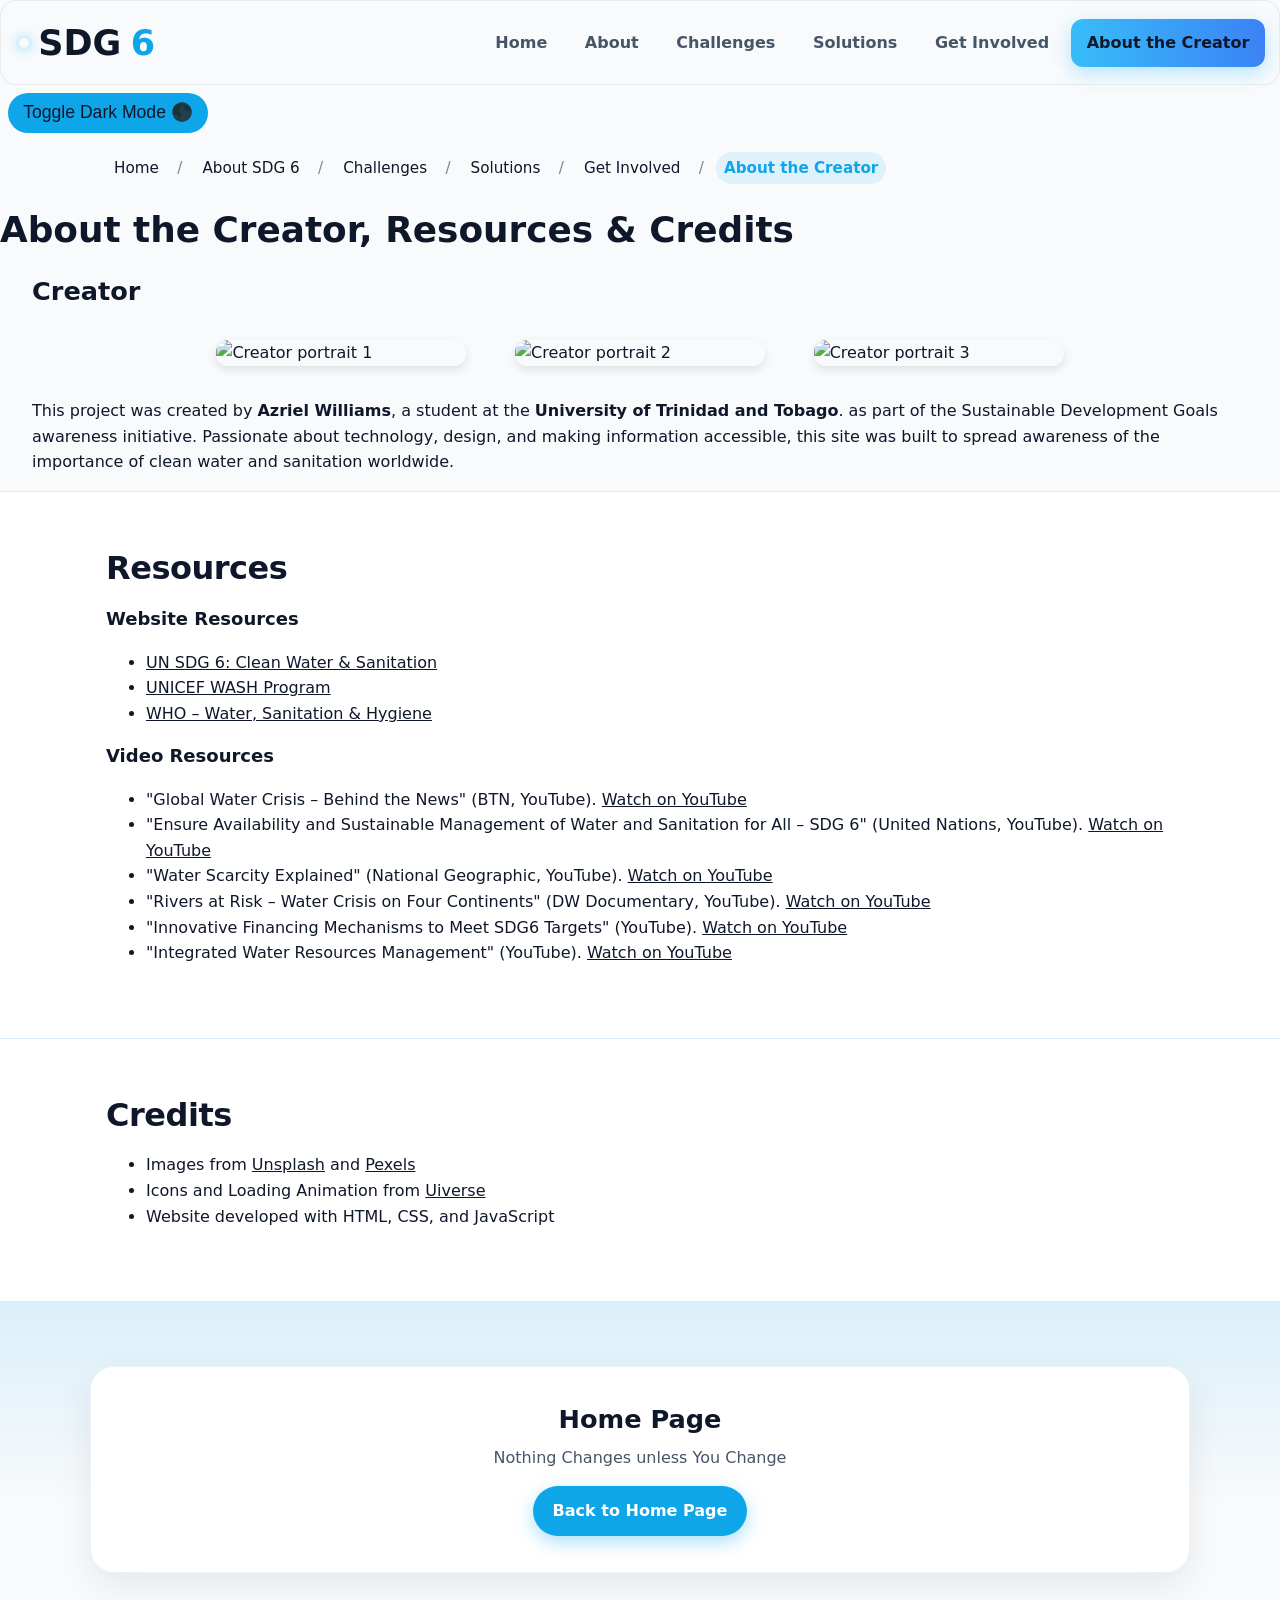
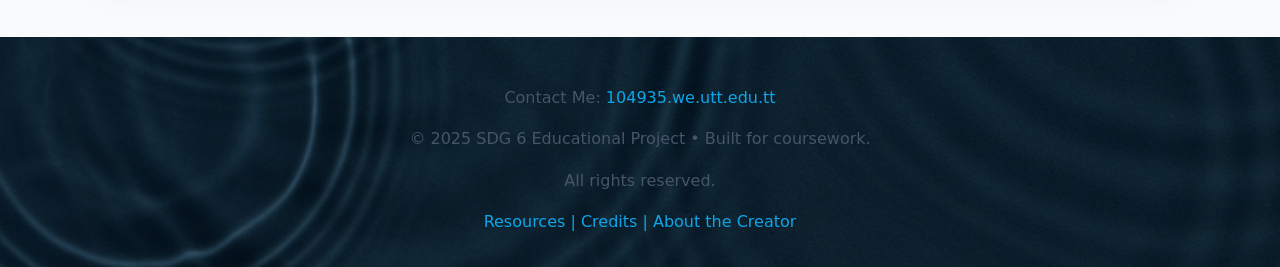
==== commit b76d7d65: "Update creator.html" ====
--- a/creator.html
+++ b/creator.html
@@ -124,9 +124,9 @@
     <section class="creator-section">
       <h2> Creator </h2>
       <div class="container creator-gallery">
-        <img src="pictures/IMG_4453.jpg" alt="Creator portrait 1" class="creator-img" />
-        <img src="pictures/IMG_5188 copy.jpg" alt="Creator portrait 2" class="creator-img" />
-        <img src="pictures/IMG_6349.jpg" alt="Creator portrait 3" class="creator-img" />
+        <img src="" alt="Creator portrait 1" class="creator-img" />
+        <img src="" alt="Creator portrait 2" class="creator-img" />
+        <img src="" alt="Creator portrait 3" class="creator-img" />
       </div>
     </section>
               <p>
@@ -242,4 +242,4 @@
 </body>
 </html>
 
-<script src="sg6.js" defer></script>+<script src="sg6.js" defer></script>
